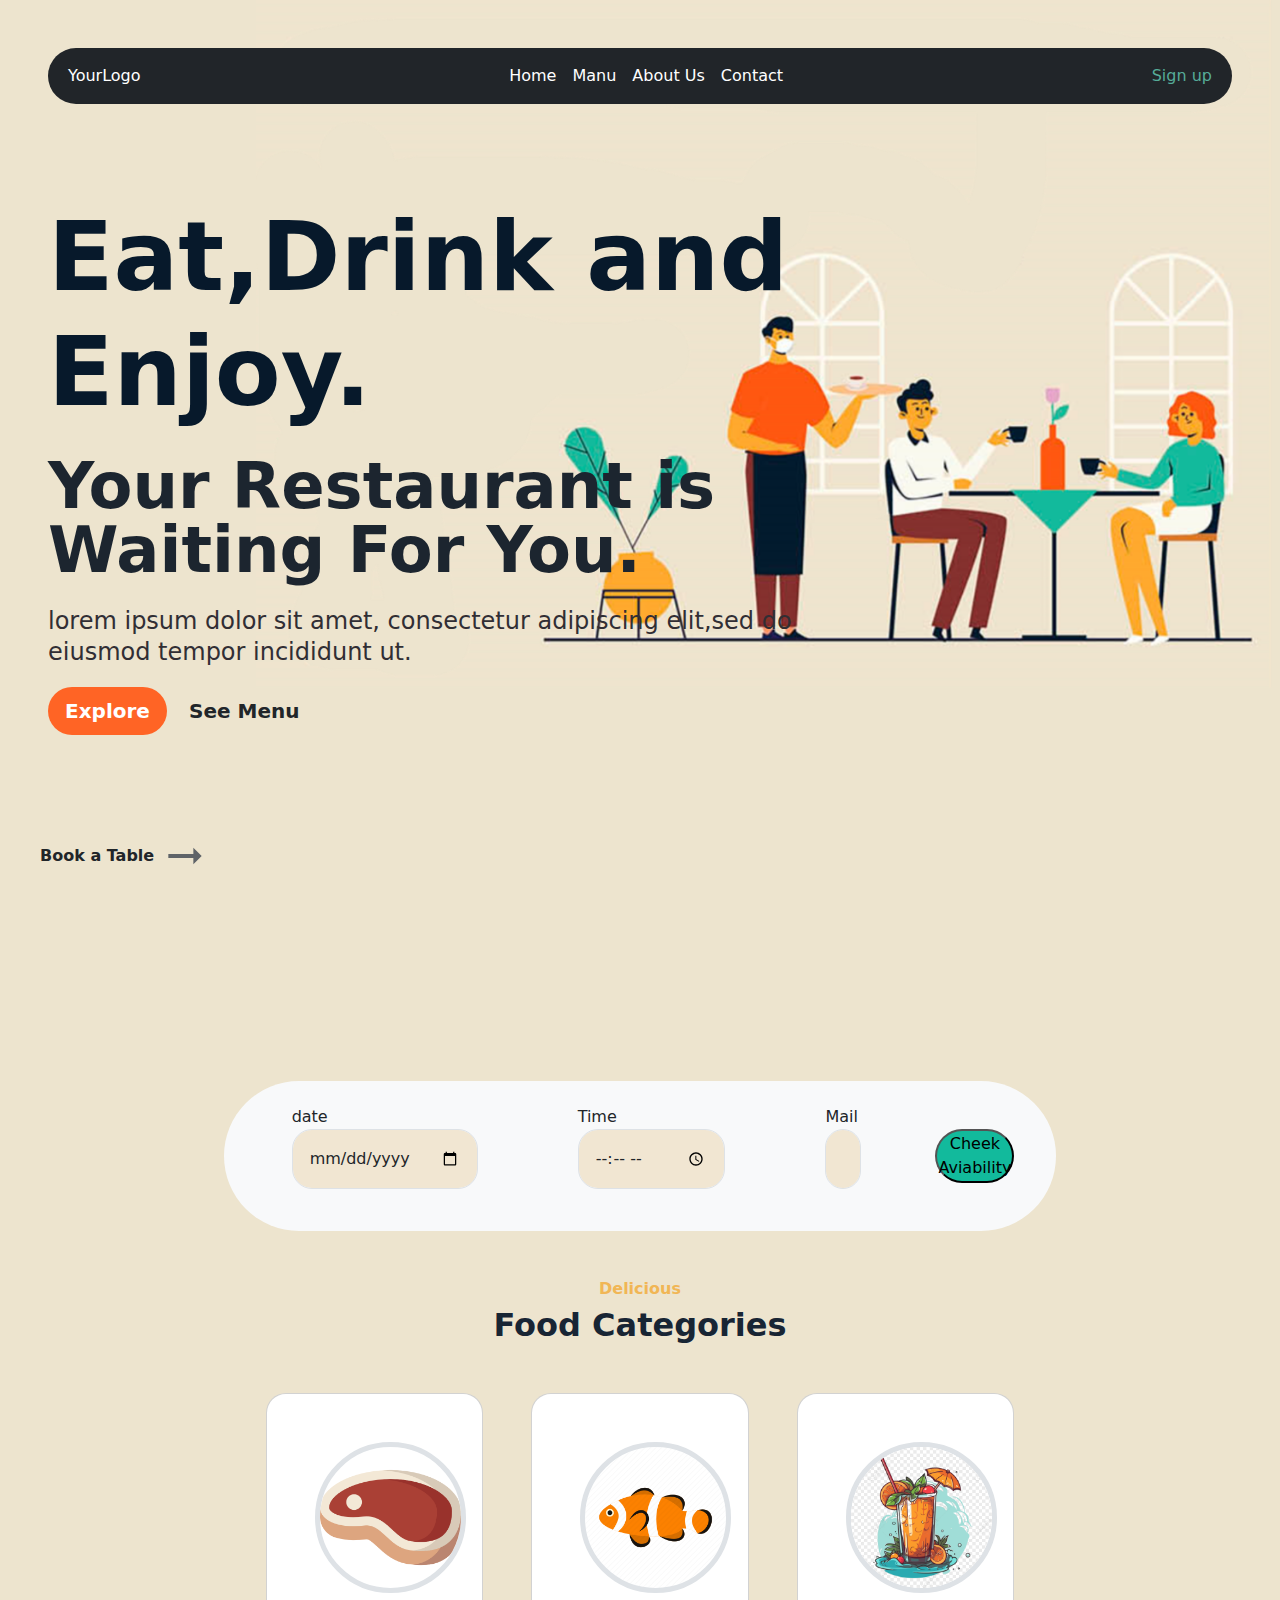
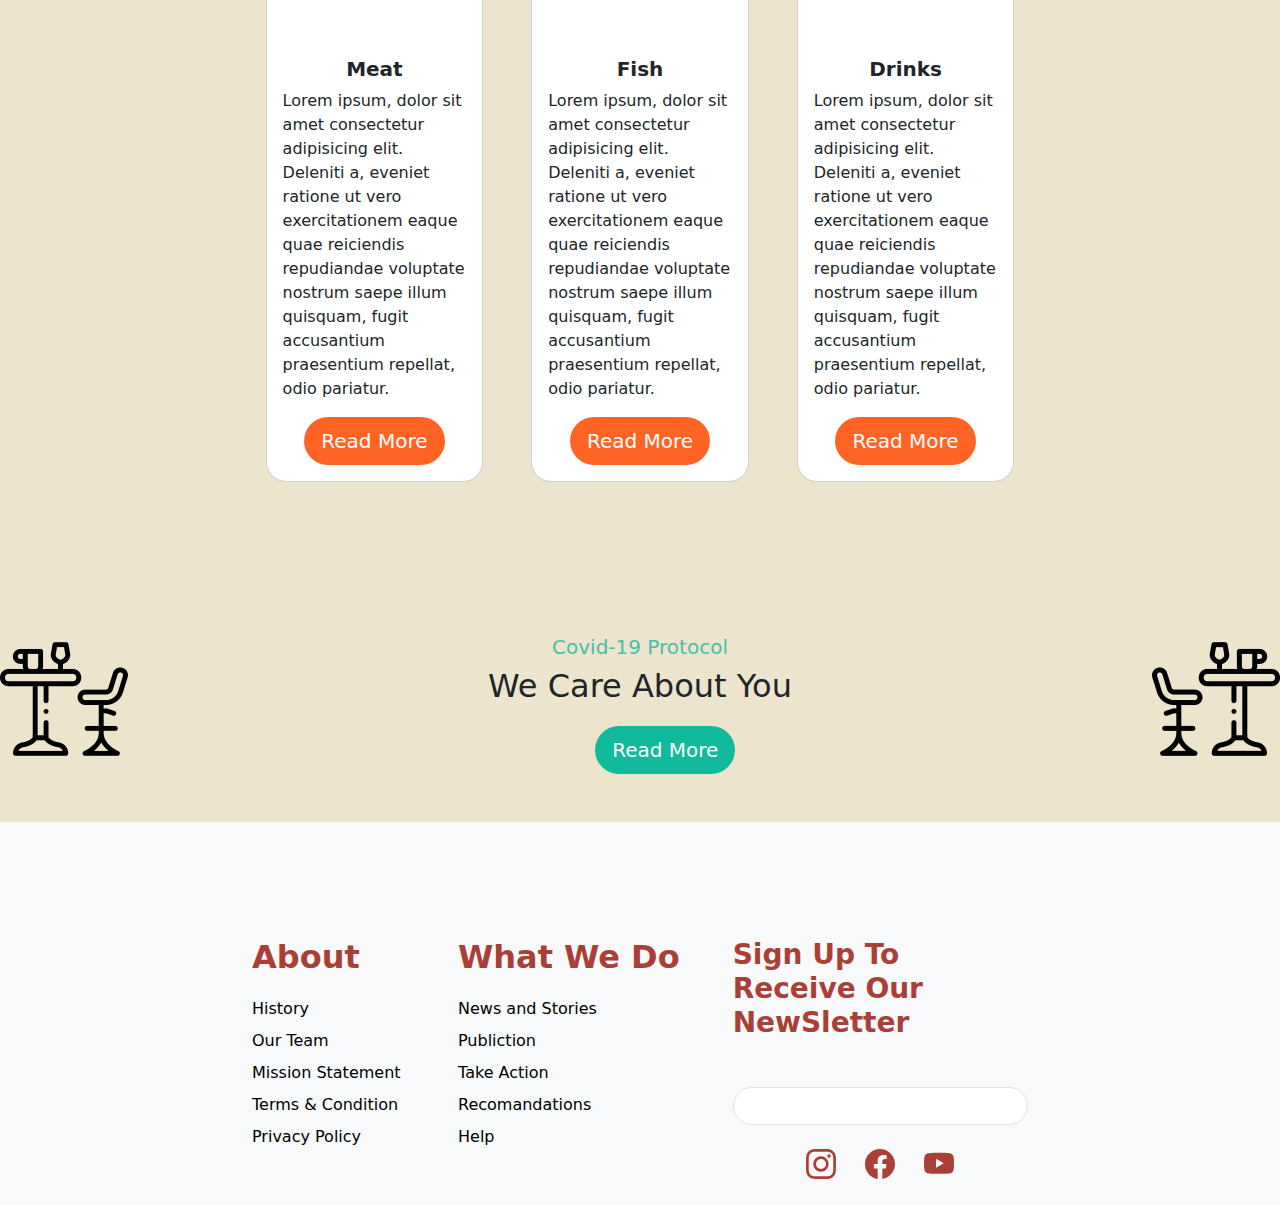
==== index.html @ 8885b3f3 "Add files via upload" ====
<!DOCTYPE html>
<html lang="en">

<head>
  <meta charset="UTF-8">
  <meta name="viewport" content="width=device-width, initial-scale=1.0">
  <title>Document</title>
  <link href="https://cdn.jsdelivr.net/npm/bootstrap@5.3.3/dist/css/bootstrap.min.css" rel="stylesheet"
    integrity="sha384-QWTKZyjpPEjISv5WaRU9OFeRpok6YctnYmDr5pNlyT2bRjXh0JMhjY6hW+ALEwIH" crossorigin="anonymous">
  <link rel="icon" href="https://encrypted-tbn0.gstatic.com/images?q=tbn:ANd9GcRtL9mHaoHewg6uvm7QV_9khH3w6zhcWGO1CQ&s">
  <link rel="stylesheet" href="style.css">
</head>

<body>
  <script src="https://cdn.jsdelivr.net/npm/bootstrap@5.3.3/dist/js/bootstrap.bundle.min.js"
    integrity="sha384-YvpcrYf0tY3lHB60NNkmXc5s9fDVZLESaAA55NDzOxhy9GkcIdslK1eN7N6jIeHz"
    crossorigin="anonymous"></script>

  <nav class="navbar navbar-custom navbar-expand-lg bg-dark navbar-light rounded-pill m-5 ">
    <div class="container-fluid justify-content-center">
      <ul class="navbar-nav w-100 justify-content-between">

        <div class="d-flex justify-content-start align-items-start">
          <li class="nav-item">
            <a class="nav-link " href="#">YourLogo</a>
          </li>
        </div>
        <div class="d-flex ">
          <li class="nav-item">
            <a class="nav-link" href="#">Home</a>
          </li>
          <li class="nav-item">
            <a class="nav-link" href="#">Manu</a>
          </li>
          <li class="nav-item">
            <a class="nav-link " href="index-1.html">About Us</a>
          </li>
          <li class="nav-item">
            <a class="nav-link " href="#">Contact</a>
          </li>
        </div>
        <div>
          <li class="nav-item">
            <a class="nav-link " id="login" href="#">Sign up</a>
          </li>
        </div>
      </ul>
    </div>
  </nav>

  <!-- Background image -->
  <div class="container py-5 m-5">
    <h1 class="fw-bold" id="main-heading">Eat,Drink and Enjoy.</h1><br>
    <h3 class="fw-bold"  id="sec-heading">Your Restaurant is Waiting For You.</h3><br>
    <h6 id="thi-heading">lorem ipsum dolor sit amet, consectetur adipiscing elit,sed do eiusmod tempor incididunt ut.
    </h6>
    <button class="btn btn-lg rounded-pill fw-bold px-3 " id="ex">Explore</button>
    <button class="btn btn-lg fw-bold">See Menu</button>
  </div>
  </div>
  <span class="table fw-bold">Book a Table
    <span class="material-icons">
      <svg xmlns="http://www.w3.org/2000/svg" height="50px" viewBox="0 0 24 24" width="50px" fill="#5f6368">
        <path d="M0 0h24v24H0z" fill="none" />
        <path d="M16.01 11H4v2h12.01v3L20 12l-3.99-4z" />
      </svg>
    </span>
  </span>

  <section class="part1">
    <div class="container-fluid  bg-primary d-flex justify-content-center  rounded-pill bg-light">
      <form action="action.php" class=" form">
        <div class="form-row d-flex justify-content-between align-item-center justify-content-center  m-4">
          <div class=" mb-3 ">
            <label for="validationTooltip01">date</label>
            <input type="date" class="form-control" id="validationTooltip01" placeholder="Date" value="Mark" required>
            <div class="valid-tooltip">
              Looks good!
            </div>
          </div>
          <div class=" mb-3">
            <label for="validationTooltip02">Time</label>
            <input type="time" class="form-control" id="validationTooltip02" placeholder="Time" value="Otto" required>
            <div class="valid-tooltip">
              Looks good!
            </div>
          </div>
          <div class="form-row ">
            <div class=" mb-3">
              <label for="validationTooltip03">Mail</label>
              <input type="mail" class="form-control" id="validationTooltip03" placeholder="abc@mail.com" required>
              <div class="invalid-tooltip">
                Please provide a valid city.
              </div>
            </div>
          </div>
          <button class="btn-s rounded-pill m-4 " type="submit">Cheek Aviability</button>
      </form>
    </div>
  </section>
  <h6 class="deli fw-bold text-center pt-5">Delicious</h6>
  <h2 class="food fw-bold text-center pt-0">Food Categories</h2>

  <div class="container-fluid mt-5"></div>
  <div class="row row-cols-1 row-cols-md-5 g-5 justify-content-center ">
    <div class="col">
      <div class="card">
        <img src="meat.png" class="card-img-top border border-5 m-5" alt="Meat">
        <div class="card-body">
          <h5 class="card-title text-center fw-bold">Meat</h5>
          <p class="card-text">Lorem ipsum, dolor sit amet consectetur adipisicing elit. Deleniti a, eveniet ratione ut
            vero exercitationem eaque quae reiciendis repudiandae voluptate nostrum saepe illum quisquam, fugit
            accusantium praesentium repellat, odio pariatur.</p>
            <div class="food-btn">
          <button class="btn btn-lg rounded-pill  px-3 " id="ex">Read More</button>
         </div>
        </div>
      </div>
    </div>
    <div class="col">
      <div class="card">
        <img src="fish.webp" class="card-img-top border border-5 m-5" alt="Fish">
        <div class="card-body">
          <h5 class="card-title text-center fw-bold">Fish</h5>
          <p class="card-text">Lorem ipsum, dolor sit amet consectetur adipisicing elit. Deleniti a, eveniet ratione ut
            vero exercitationem eaque quae reiciendis repudiandae voluptate nostrum saepe illum quisquam, fugit
            accusantium praesentium repellat, odio pariatur.</p>
            <div class="food-btn">
          <button class="btn btn-lg rounded-pill  px-3 " id="ex">Read More</button>
        </div>
        </div>
      </div>
    </div>
    <div class="col">
      <div class="card">
        <img src="beach-drink-vector-cartoon-sticker_606807_wh860.png" class="card-img-top border border-5 m-5"
          alt="Drink">
        <div class="card-body">
          <h5 class="card-title text-center fw-bold">Drinks</h5>
          <p class="card-text">Lorem ipsum, dolor sit amet consectetur adipisicing elit. Deleniti a, eveniet ratione ut
            vero exercitationem eaque quae reiciendis repudiandae voluptate nostrum saepe illum quisquam, fugit
            accusantium praesentium repellat, odio pariatur.</p>
            <div class="food-btn">
          <button class="btn btn-lg rounded-pill  px-3 " id="ex">Read More</button>
        </div>
        </div>
      </div>
    </div>
  </div>

  <img class="table-left" src="table11.png" alt="table-left">
  <img class="table-right" src="table.png" alt="table-right">
  <h5 class="card-title1 text-center ">Covid-19 Protocol</h5>
  <h2 class="card-title2 text-center">We Care About You</h2>
  <button class="button btn btn-lg rounded-pill  px-3" type="button" onclick="location.href='index-1.html'" id="last">Read More</button>

  <!-- Footer -->
  <div class="container fluid mt-5"></div>

  <footer class="text-center text-lg-start bg-body-tertiary text-muted" id="foot">



    <!-- Section: Social media -->

    <!-- Section: Links  -->
    <section class="">
      <div class="container text-center text-md-start mt-5">
        <!-- Grid row -->
        <div class="row mt-3 g-5">

          <!-- Grid column -->
          <div class="col-md-2 col-lg-2 col-xl-3 mx-auto mb-4 About">
            <!-- Links -->
            <h2 class=" fw-bold mb-4" id="about">
              About
            </h2>
            <p>
              <a href="#!" class="text-reset text-decoration-none">History</a>
            </p>
            <p>
              <a href="#!" class="text-reset text-decoration-none">Our Team</a>
            </p>
            <p>
              <a href="#!" class="text-reset text-decoration-none">Mission Statement</a>
            </p>
            <p>
              <a href="#!" class="text-reset text-decoration-none">Terms & Condition</a>
            </p>
            <p>
              <a href="#!" class="text-reset text-decoration-none">Privacy Policy</a>
            </p>
          </div>
          <!-- Grid column -->

          <!-- Grid column -->
          <div class="col-md-3 col-lg-2 col-xl-4 mx-auto mb-4 What">
            <!-- Links -->
            <h2 class="fw-bold mb-4" id="what">
              What We Do
            </h2>
            <p>
              <a href="#!" class="text-reset text-decoration-none">News and Stories</a>
            </p>
            <p>
              <a href="#!" class="text-reset text-decoration-none">Publiction</a>
            </p>
            <p>
              <a href="#!" class="text-reset text-decoration-none">Take Action</a>
            </p>
            <p>
              <a href="#!" class="text-reset text-decoration-none">Recomandations</a>
            </p>
            <p>
              <a href="#!" class="text-reset text-decoration-none">Help</a>
            </p>
          </div>
          <!-- Grid column -->

          <!-- Grid column -->
          <div class="col-md-4 col-lg-3 col-xl-5 mx-auto mb-md-0 mb-4">
            <h3 class="fw-bold mb-4" id="Sign-up">Sign Up To Receive Our NewSletter</h3>
            <input type="mail" class="form-control rounded-pill mt-5">

            
            <!--Instagram-->
            <div class="d-flex w-80 justify-content-between align-item-center" id="icons">
              <svg xmlns="http://www.w3.org/2000/svg" width="30" height="30" fill="currentColor"
                class="bi bi-instagram mt-4" viewBox="0 0 16 16" id="insta">
                <path
                  d="M8 0C5.829 0 5.556.01 4.703.048 3.85.088 3.269.222 2.76.42a3.9 3.9 0 0 0-1.417.923A3.9 3.9 0 0 0 .42 2.76C.222 3.268.087 3.85.048 4.7.01 5.555 0 5.827 0 8.001c0 2.172.01 2.444.048 3.297.04.852.174 1.433.372 1.942.205.526.478.972.923 1.417.444.445.89.719 1.416.923.51.198 1.09.333 1.942.372C5.555 15.99 5.827 16 8 16s2.444-.01 3.298-.048c.851-.04 1.434-.174 1.943-.372a3.9 3.9 0 0 0 1.416-.923c.445-.445.718-.891.923-1.417.197-.509.332-1.09.372-1.942C15.99 10.445 16 10.173 16 8s-.01-2.445-.048-3.299c-.04-.851-.175-1.433-.372-1.941a3.9 3.9 0 0 0-.923-1.417A3.9 3.9 0 0 0 13.24.42c-.51-.198-1.092-.333-1.943-.372C10.443.01 10.172 0 7.998 0zm-.717 1.442h.718c2.136 0 2.389.007 3.232.046.78.035 1.204.166 1.486.275.373.145.64.319.92.599s.453.546.598.92c.11.281.24.705.275 1.485.039.843.047 1.096.047 3.231s-.008 2.389-.047 3.232c-.035.78-.166 1.203-.275 1.485a2.5 2.5 0 0 1-.599.919c-.28.28-.546.453-.92.598-.28.11-.704.24-1.485.276-.843.038-1.096.047-3.232.047s-2.39-.009-3.233-.047c-.78-.036-1.203-.166-1.485-.276a2.5 2.5 0 0 1-.92-.598 2.5 2.5 0 0 1-.6-.92c-.109-.281-.24-.705-.275-1.485-.038-.843-.046-1.096-.046-3.233s.008-2.388.046-3.231c.036-.78.166-1.204.276-1.486.145-.373.319-.64.599-.92s.546-.453.92-.598c.282-.11.705-.24 1.485-.276.738-.034 1.024-.044 2.515-.045zm4.988 1.328a.96.96 0 1 0 0 1.92.96.96 0 0 0 0-1.92m-4.27 1.122a4.109 4.109 0 1 0 0 8.217 4.109 4.109 0 0 0 0-8.217m0 1.441a2.667 2.667 0 1 1 0 5.334 2.667 2.667 0 0 1 0-5.334" />
              </svg>
              <!--Instagram-->

              <!--Facebook-->
              <svg xmlns="http://www.w3.org/2000/svg" width="30" height="30" fill="currentColor"
                class="bi bi-facebook mt-4" viewBox="0 0 16 16" id="fb">
                <path
                  d="M16 8.049c0-4.446-3.582-8.05-8-8.05C3.58 0-.002 3.603-.002 8.05c0 4.017 2.926 7.347 6.75 7.951v-5.625h-2.03V8.05H6.75V6.275c0-2.017 1.195-3.131 3.022-3.131.876 0 1.791.157 1.791.157v1.98h-1.009c-.993 0-1.303.621-1.303 1.258v1.51h2.218l-.354 2.326H9.25V16c3.824-.604 6.75-3.934 6.75-7.951" />
              </svg>
              <!--Facebook-->

              <!--Youtube-->
              <svg xmlns="http://www.w3.org/2000/svg" width="30" height="30" fill="currentColor"
                class="bi bi-youtube mt-4" viewBox="0 0 16 16" id="yt">
                <path
                  d="M8.051 1.999h.089c.822.003 4.987.033 6.11.335a2.01 2.01 0 0 1 1.415 1.42c.101.38.172.883.22 1.402l.01.104.022.26.008.104c.065.914.073 1.77.074 1.957v.075c-.001.194-.01 1.108-.082 2.06l-.008.105-.009.104c-.05.572-.124 1.14-.235 1.558a2.01 2.01 0 0 1-1.415 1.42c-1.16.312-5.569.334-6.18.335h-.142c-.309 0-1.587-.006-2.927-.052l-.17-.006-.087-.004-.171-.007-.171-.007c-1.11-.049-2.167-.128-2.654-.26a2.01 2.01 0 0 1-1.415-1.419c-.111-.417-.185-.986-.235-1.558L.09 9.82l-.008-.104A31 31 0 0 1 0 7.68v-.123c.002-.215.01-.958.064-1.778l.007-.103.003-.052.008-.104.022-.26.01-.104c.048-.519.119-1.023.22-1.402a2.01 2.01 0 0 1 1.415-1.42c.487-.13 1.544-.21 2.654-.26l.17-.007.172-.006.086-.003.171-.007A100 100 0 0 1 7.858 2zM6.4 5.209v4.818l4.157-2.408z" />
              </svg>
            </div>
            <!--Youtube-->
          </div>
          <!-- Grid column -->
        </div>
        <!-- Grid row -->
      </div>
    </section>
    <!-- Section: Links  -->


  </footer>
  <!-- Footer -->

</body>

</html>
---- style.css ----
*{
    margin: 0px;
    padding: 0px;
}

nav{

}
.container-fluid a{
    color: white;
}

.container-fluid a:hover{
    color: rgba(86,171,152,255);
}
#login{
    color: rgba(86,171,152,255);
}
#login:hover{
    color: white ;
}  
body{
    background-image: url(111.png);
    background-repeat: no-repeat;
    background-color: rgba(237,228,206,255);
    background-position: top right;
    background-size: 80%;
}
.container{
    width: 800px;
    line-height: 1rem;
   margin-top: 500px;
}
#main-heading {
    color: rgba(7, 25, 43, 255);
    font-size: 6rem;
    
  }
  
#sec-heading{
    color: rgba(28, 37, 47, 255);
    font-size: 4rem;
    line-height: 4rem;
    
  }
  
#thi-heading{
    color: rgba(49, 46, 52, 255);
    font-size: 1.5rem;
    line-height: 1.9rem;
    margin-bottom: 20px;
  }
#ex{
    color: white;
    background-color: rgba(255,100,37,255);
}
.py-5{
   padding: 100px 0px ;
}
.table{
    margin-left: 40px;
}
#validationTooltip01{
    background-color: rgba(241,230,210,255);
    border-radius: 20px;
    padding: 17px;
}
#validationTooltip02{
    background-color: rgba(241,230,210,255);
    border-radius: 20px;
    padding: 17px;
}
#validationTooltip03{
    background-color: rgba(241,230,210,255);
    border-radius: 20px;
    padding: 17px;
}
.btn-s{
    background-color: rgba(18,186,156,255);
    padding: 1px;
    width: 25%;
}
.food-btn{
    text-align: center;
    margin: 0 auto;
}
.light{
    background-color: white;
    border-radius: 20px;
}
.part1{
    padding-top: 200px;
}
.form{
    flex-direction: row;
    justify-content: center!important;
}
.mb-3{
    margin: 0px 50px 1rem!important;
}
.bg-light{
    width: 65%;
}
.card1{
    width: 180px;
    height: 286px;
}
.card2{
    width: 180px;
    height: 286px;
}
.card3{
    width: 180px;
    height: 286px;
}
.deli{
color: rgba(241,182,85,255);
}
.food{
color: rgba(24,37,52,255);
}
.card-img-top{
    width: 70%;
    height: 70%;
    border-radius: 50%;
}
.card{
    border-radius: 20px;
}
.card-title1{
    color: rgba(68,193,165,255) ;
    margin-top: 12%;
}
.table-left{
    float: inline-start;
    width: 10%;
    margin-top: 12%;
}
.table-right{
    float: inline-end;
    width: 10%;
    margin-top: 12%;
}
#last{
    margin-left: 36.5%;
    background-color: rgba(18,186,156,255);
    color: white;
    margin-top: 1%;
}
#foot{
    background-color: #f99d30;
}

.What {
    color: black;
}

.About {
    color: black;
}

#about {
    color: #fff;
}

#what {
    color: #fff;
}

#Sign-up {
    color: #fff;
}

#about{
    color: rgba(170,64,53,255);
}
#what{
    color: rgba(170,64,53,255);
}

#Sign-up{
    color: rgba(170,64,53,255);
}


footer {
    background-color: #f29300; /* Your orange background color */
    padding: 20px;
  }
  
  .footer-container {
    display: flex;
    justify-content: space-between;
  }
  
  .footer-section {
    flex: 1;
    padding: 10px;
  }
  
  .footer-section h3 {
    margin-bottom: 10px;
  }
  
  .footer-section ul {
    list-style: none;
    padding: 0;
  }
  
  .footer-section ul li {
    margin-bottom: 5px;
  }
  
  .footer-section form {
    margin-bottom: 10px;
  }
  
  .footer-section input[type="email"] {
    padding: 5px;
    width: 80%;
  }
  
  .social-icons {
    display: flex;
    gap: 10px;
  }
  
  .social-icons a {
    text-decoration: none;
    font-size: 24px;
    color: #fff; /* Change this to your desired icon color */
  }
#fb{
    color: rgba(170,64,53,255);
}

#insta{
    color: rgba(170,64,53,255);
}

#yt{
    color: rgba(170,64,53,255);
}

#icons{
    width: 50%;
    margin: 0 auto;
}
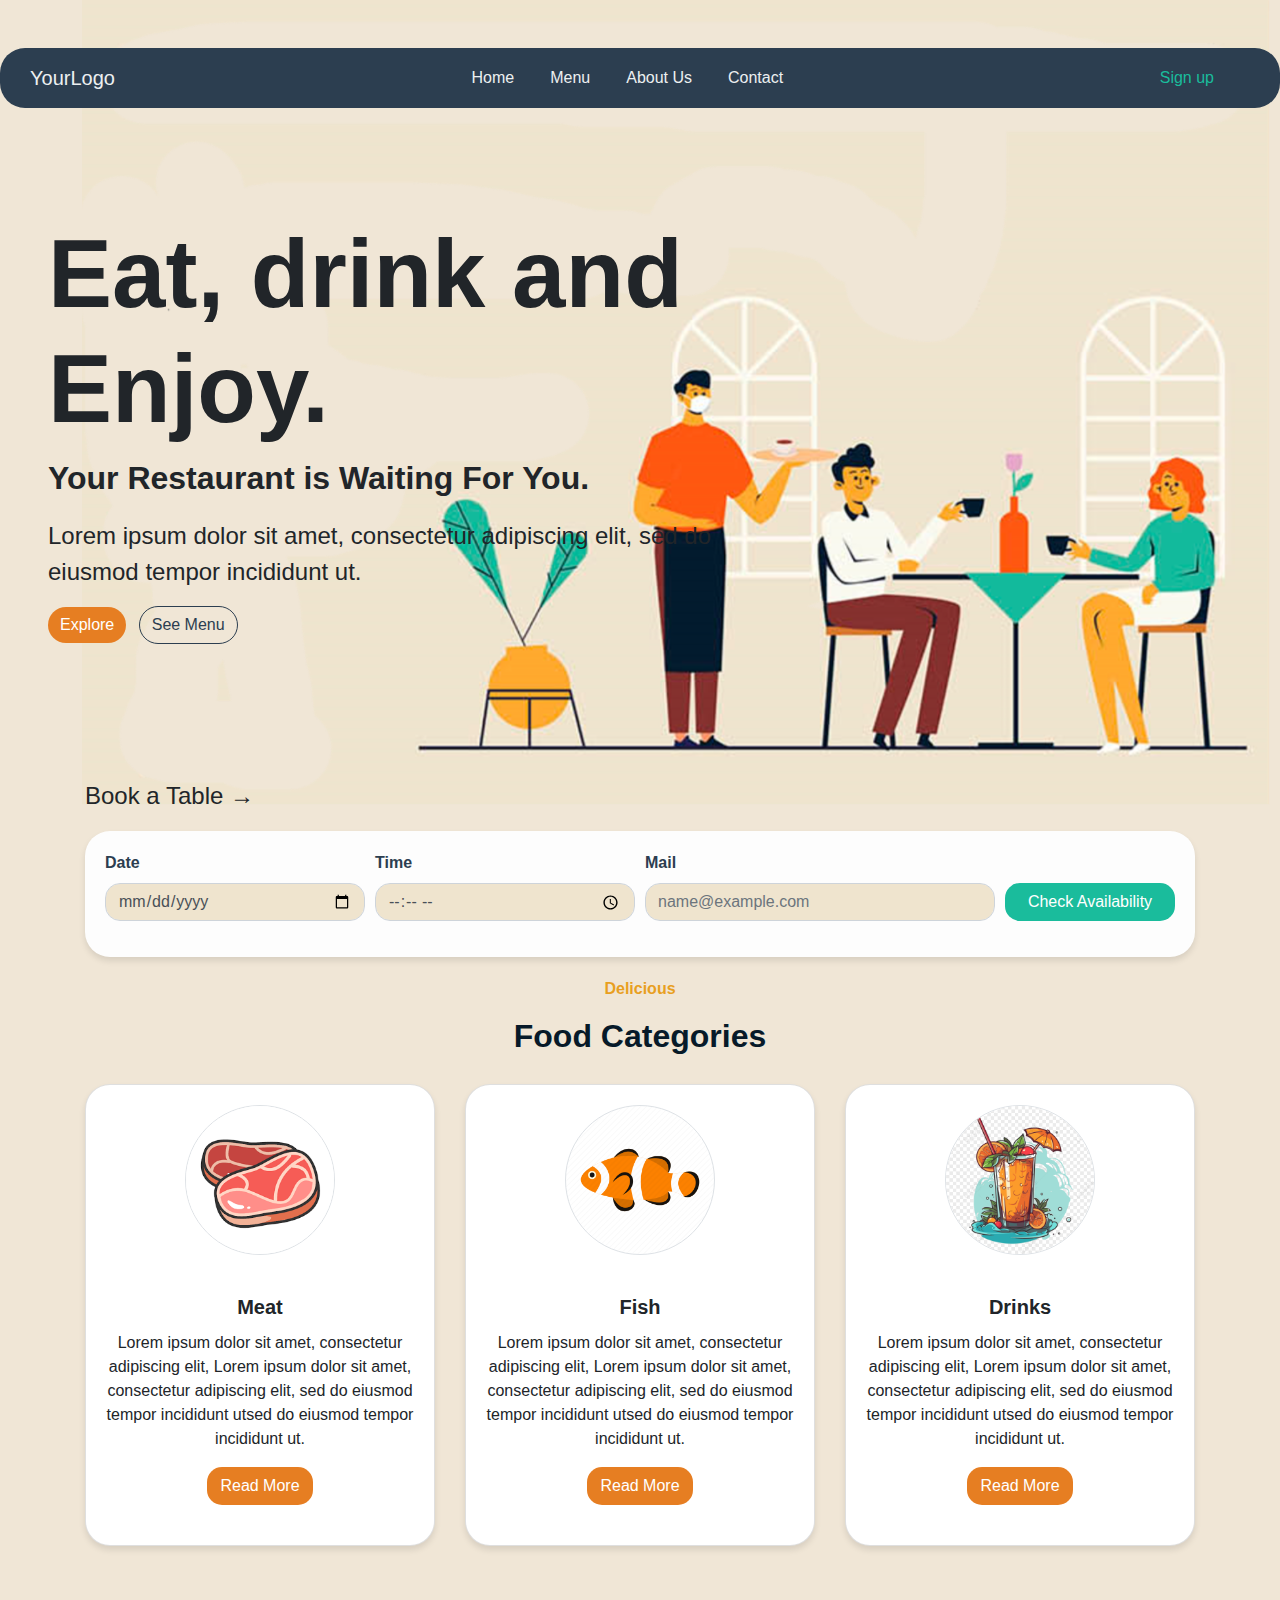
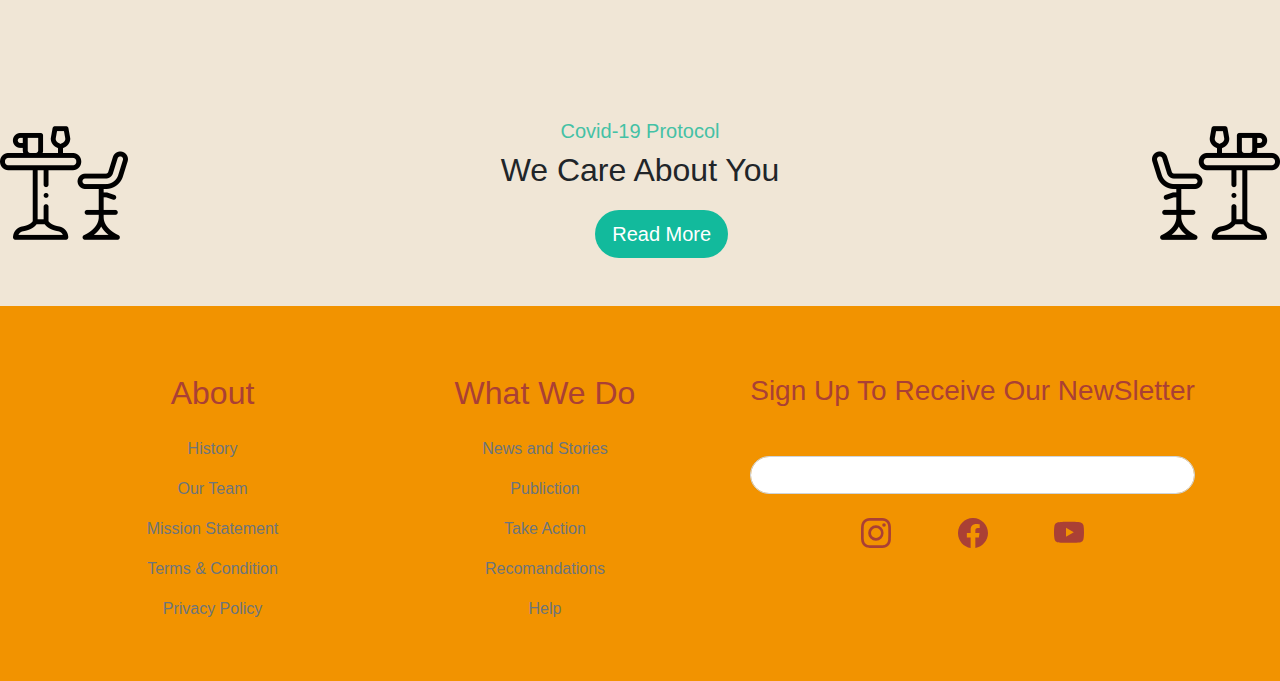
==== commit cc98a3c5: "Add files via upload" ====
--- a/index.html
+++ b/index.html
@@ -2,263 +2,529 @@
 <html lang="en">
 
 <head>
-  <meta charset="UTF-8">
-  <meta name="viewport" content="width=device-width, initial-scale=1.0">
-  <title>Document</title>
-  <link href="https://cdn.jsdelivr.net/npm/bootstrap@5.3.3/dist/css/bootstrap.min.css" rel="stylesheet"
-    integrity="sha384-QWTKZyjpPEjISv5WaRU9OFeRpok6YctnYmDr5pNlyT2bRjXh0JMhjY6hW+ALEwIH" crossorigin="anonymous">
-  <link rel="icon" href="https://encrypted-tbn0.gstatic.com/images?q=tbn:ANd9GcRtL9mHaoHewg6uvm7QV_9khH3w6zhcWGO1CQ&s">
-  <link rel="stylesheet" href="style.css">
+    <meta charset="UTF-8">
+    <meta name="viewport" content="width=device-width, initial-scale=1.0">
+    <title>Restaurant</title>
 </head>
 
 <body>
-  <script src="https://cdn.jsdelivr.net/npm/bootstrap@5.3.3/dist/js/bootstrap.bundle.min.js"
-    integrity="sha384-YvpcrYf0tY3lHB60NNkmXc5s9fDVZLESaAA55NDzOxhy9GkcIdslK1eN7N6jIeHz"
-    crossorigin="anonymous"></script>
-
-  <nav class="navbar navbar-custom navbar-expand-lg bg-dark navbar-light rounded-pill m-5 ">
-    <div class="container-fluid justify-content-center">
-      <ul class="navbar-nav w-100 justify-content-between">
-
-        <div class="d-flex justify-content-start align-items-start">
-          <li class="nav-item">
-            <a class="nav-link " href="#">YourLogo</a>
-          </li>
+    <!DOCTYPE html>
+    <html lang="en">
+
+    <head>
+        <meta charset="UTF-8">
+        <meta name="viewport" content="width=device-width, initial-scale=1.0">
+        <title>Restaurant</title>
+        <link rel="icon" href="images.png">
+        <link href="https://stackpath.bootstrapcdn.com/bootstrap/4.5.2/css/bootstrap.min.css" rel="stylesheet">
+        <style>
+            body {
+                background-color: rgba(239, 228, 206, 255);
+                background-image: url(111.png);
+                background-repeat: no-repeat;
+                background-position: right top;
+
+            }
+
+            .navbar-custom {
+                background-color: #2c3e50;
+                border-radius: 25px;
+                padding: 10px 30px;
+                margin: 0px 0px;
+            }
+
+            .navbar-custom .navbar-brand,
+            .navbar-custom .nav-link {
+                color: #ecf0f1;
+            }
+
+            .navbar-custom .nav-link {
+                margin-right: 20px;
+            }
+
+            .navbar-custom .nav-link.signup {
+                color: #1abc9c;
+            }
+
+            body {
+                background-color: #f0e6d6;
+            }
+
+            .main-heading {
+                font-size: 6rem;
+            }
+
+            .sec-heading {
+                font-size: 2rem;
+            }
+
+            .last-heading {
+                font-size: 1.5rem;
+            }
+
+            .content-section {
+                padding: 60px 0;
+            }
+
+            .content-text {
+                margin-bottom: 30px;
+            }
+
+            .btn-custom {
+                background-color: #e67e22;
+                color: #fff;
+                border: none;
+                border-radius: 20px;
+            }
+
+            .btn-custom:hover {
+                background-color: #d35400;
+            }
+
+            .btn-outline-custom {
+                border-color: #2c3e50;
+                color: #2c3e50;
+                border-radius: 20px;
+            }
+
+            .btn-outline-custom:hover {
+                background-color: #2c3e50;
+                color: #fff;
+            }
+
+            .img-container {
+                display: flex;
+                justify-content: center;
+                align-items: center;
+            }
+
+            .img-fluid {
+                max-width: 100%;
+                height: auto;
+            }
+
+            body {
+                background-color: #f0e6d6;
+            }
+
+            .form-container {
+                background-color: #fdfdfd;
+                padding: 20px;
+                border-radius: 25px;
+                box-shadow: 0 4px 6px rgba(0, 0, 0, 0.1);
+                margin: 20px 0;
+            }
+
+            .form-container .form-control {
+                border-radius: 15px;
+            }
+
+            .btn-check-availability {
+                background-color: #1abc9c;
+                color: #fff;
+                border-radius: 15px;
+            }
+
+            .btn-check-availability:hover {
+                background-color: #16a085;
+            }
+
+            .form-label {
+                font-weight: bold;
+                color: #2c3e50;
+            }
+
+            #date{
+                background-color: rgba(239, 228, 206, 255);
+            }
+
+            #time{
+                background-color: rgba(239, 228, 206, 255);
+            }
+
+            #email{
+                background-color: rgba(239, 228, 206, 255);
+            }
+
+            .test {
+                width: 100%;
+                text-align: center;
+                color: rgba(232, 159, 31, 29);
+            }
+
+            .food {
+                width: 100%;
+                text-align: center;
+                color: rgba(7, 26, 41, 1);
+            }
+
+            .card-custom {
+                border-radius: 25px;
+                box-shadow: 0 4px 6px rgba(0, 0, 0, 0.1);
+                margin: 20px 0;
+                text-align: center;
+            }
+
+            .card-custom img {
+                width: 150px;
+                height: 150px;
+                margin: 20px auto;
+                border-radius: 50%;
+            }
+
+            .card-custom .card-title {
+                font-weight: bold;
+            }
+
+            .btn-read-more {
+                background-color: #e67e22;
+                color: #fff;
+                border-radius: 15px;
+                margin-bottom: 20px;
+            }
+
+            .btn-read-more:hover {
+                background-color: #d35400;
+            }
+
+            .table-left {
+                float: inline-start;
+                width: 10%;
+                margin-top: 12%;
+            }
+
+            .table-right {
+                float: inline-end;
+                width: 10%;
+                margin-top: 12%;
+            }
+
+            .card-title1 {
+                color: rgba(68, 193, 165, 255);
+                margin-top: 12%;
+            }
+
+            #last {
+                margin-left: 36.5%;
+                background-color: rgba(18, 186, 156, 255);
+                color: white;
+                margin-top: 1%;
+            }
+
+            footer {
+                background-color: #f29300;
+                /* Your orange background color */
+                padding: 20px;
+            }
+
+            .footer-container {
+                display: flex;
+                justify-content: space-between;
+            }
+
+            .footer-section {
+                flex: 1;
+                padding: 10px;
+            }
+
+            .footer-section h3 {
+                margin-bottom: 10px;
+            }
+
+            .footer-section ul {
+                list-style: none;
+                padding: 0;
+            }
+
+            .footer-section ul li {
+                margin-bottom: 5px;
+            }
+
+            .footer-section form {
+                margin-bottom: 10px;
+            }
+
+            .footer-section input[type="email"] {
+                padding: 5px;
+                width: 80%;
+            }
+
+            .social-icons {
+                display: flex;
+                gap: 10px;
+            }
+
+            .social-icons a {
+                text-decoration: none;
+                font-size: 24px;
+                color: #fff;
+                /* Change this to your desired icon color */
+            }
+
+            #fb {
+                color: rgba(170, 64, 53, 255);
+            }
+
+            #insta {
+                color: rgba(170, 64, 53, 255);
+            }
+
+            #yt {
+                color: rgba(170, 64, 53, 255);
+            }
+
+            #icons {
+                width: 50%;
+                margin: 0 auto;
+            }
+
+            #about {
+                color: rgba(170, 64, 53, 255);
+            }
+
+            #what {
+                color: rgba(170, 64, 53, 255);
+            }
+
+            #Sign-up {
+                color: rgba(170, 64, 53, 255);
+            }
+        </style>
+    </head>
+
+    <body>
+        <nav class="navbar navbar-expand-lg navbar-custom mt-5">
+            <a class="navbar-brand" href="#">YourLogo</a>
+            <button class="navbar-toggler " type="button" data-toggle="collapse" data-target="#navbarNav"
+                aria-controls="navbarNav" aria-expanded="false" aria-label="Toggle navigation">
+                <span class="navbar-toggler-icon"></span>
+            </button>
+            <div class="collapse navbar-collapse justify-content-end" id="navbarNav">
+                <ul class="navbar-nav m-auto">
+                    <div class="d-flex">
+                        <li class="nav-item">
+                            <a class="nav-link" href="#">Home</a>
+                        </li>
+                        <li class="nav-item">
+                            <a class="nav-link" href="#">Menu</a>
+                        </li>
+                        <li class="nav-item">
+                            <a class="nav-link" href="index-1.html">About Us</a>
+                        </li>
+                        <li class="nav-item">
+                            <a class="nav-link" href="#">Contact</a>
+                        </li>
+                    </div>
+                </ul>
+
+
+                <a class="nav-link signup" href="#">Sign up</a>
+
+            </div>
+        </nav>
+
+        <div class="container content-section m-5">
+            <div class="row align-items-center ">
+                <div class="col-md-8 content-text">
+                    <h1 class="main-heading font-weight-bold">Eat, drink and Enjoy.</h1>
+                    <p class="lead sec-heading font-weight-bold">Your Restaurant is Waiting For You.</p>
+                    <p class="last-heading">Lorem ipsum dolor sit amet, consectetur adipiscing elit, sed do eiusmod
+                        tempor incididunt ut.</p>
+                    <a href="#" class="btn btn-custom mr-2">Explore</a>
+                    <a href="#" class="btn btn-outline-custom">See Menu</a>
+                </div>
+
+            </div>
         </div>
-        <div class="d-flex ">
-          <li class="nav-item">
-            <a class="nav-link" href="#">Home</a>
-          </li>
-          <li class="nav-item">
-            <a class="nav-link" href="#">Manu</a>
-          </li>
-          <li class="nav-item">
-            <a class="nav-link " href="index-1.html">About Us</a>
-          </li>
-          <li class="nav-item">
-            <a class="nav-link " href="#">Contact</a>
-          </li>
+        <div class="container">
+            <h4>Book a Table &rarr;</h4>
+            <div class="form-container">
+                <form>
+                    <div class="form-row align-items-center">
+                        <div class="col-md-3 mb-3">
+                            <label for="date" class="form-label">Date</label>
+                            <input type="date" class="form-control" id="date" placeholder="Date">
+                        </div>
+                        <div class="col-md-3 mb-3">
+                            <label for="time" class="form-label">Time</label>
+                            <input type="time" class="form-control" id="time" placeholder="Time">
+                        </div>
+                        <div class="col-md-4 mb-3">
+                            <label for="email" class="form-label">Mail</label>
+                            <input type="email" class="form-control" id="email" placeholder="name@example.com">
+                        </div>
+                        <div class="col-md-2 mb-3">
+                            <label for="submit" class="d-block form-label">&nbsp;</label>
+                            <button type="submit" class="btn btn-check-availability btn-block">Check
+                                Availability</button>
+                        </div>
+                    </div>
+                </form>
+            </div>
         </div>
-        <div>
-          <li class="nav-item">
-            <a class="nav-link " id="login" href="#">Sign up</a>
-          </li>
+        <p class="test font-weight-bold mt-3">Delicious</p>
+        <h2 class="font-weight-bold food">Food Categories</h2>
+        <div class="container">
+            <div class="row">
+                <div class="col-md-4">
+                    <div class="card card-custom">
+                        <img src="meat.png" class="card-img-top border border-5" alt="Meat">
+                        <div class="card-body">
+                            <h5 class="card-title">Meat</h5>
+                            <p class="card-text">Lorem ipsum dolor sit amet, consectetur adipiscing elit, Lorem ipsum
+                                dolor sit amet, consectetur adipiscing elit, sed do eiusmod tempor incididunt utsed do
+                                eiusmod tempor incididunt ut.</p>
+                            <a href="#" class="btn btn-read-more">Read More</a>
+                        </div>
+                    </div>
+                </div>
+                <div class="col-md-4">
+                    <div class="card card-custom">
+                        <img src="fish.webp" class="card-img-top border border-5" alt="Fish">
+                        <div class="card-body">
+                            <h5 class="card-title">Fish</h5>
+                            <p class="card-text">Lorem ipsum dolor sit amet, consectetur adipiscing elit, Lorem ipsum
+                                dolor sit amet, consectetur adipiscing elit, sed do eiusmod tempor incididunt utsed do
+                                eiusmod tempor incididunt ut.</p>
+                            <a href="#" class="btn btn-read-more">Read More</a>
+                        </div>
+                    </div>
+                </div>
+                <div class="col-md-4">
+                    <div class="card card-custom">
+                        <img src="beach-drink-vector-cartoon-sticker_606807_wh860.png"
+                            class="card-img-top border border-5" alt="Drinks">
+                        <div class="card-body">
+                            <h5 class="card-title">Drinks</h5>
+                            <p class="card-text">Lorem ipsum dolor sit amet, consectetur adipiscing elit, Lorem ipsum
+                                dolor sit amet, consectetur adipiscing elit, sed do eiusmod tempor incididunt utsed do
+                                eiusmod tempor incididunt ut.</p>
+                            <a href="#" class="btn btn-read-more">Read More</a>
+                        </div>
+                    </div>
+                </div>
+            </div>
         </div>
-      </ul>
-    </div>
-  </nav>
-
-  <!-- Background image -->
-  <div class="container py-5 m-5">
-    <h1 class="fw-bold" id="main-heading">Eat,Drink and Enjoy.</h1><br>
-    <h3 class="fw-bold"  id="sec-heading">Your Restaurant is Waiting For You.</h3><br>
-    <h6 id="thi-heading">lorem ipsum dolor sit amet, consectetur adipiscing elit,sed do eiusmod tempor incididunt ut.
-    </h6>
-    <button class="btn btn-lg rounded-pill fw-bold px-3 " id="ex">Explore</button>
-    <button class="btn btn-lg fw-bold">See Menu</button>
-  </div>
-  </div>
-  <span class="table fw-bold">Book a Table
-    <span class="material-icons">
-      <svg xmlns="http://www.w3.org/2000/svg" height="50px" viewBox="0 0 24 24" width="50px" fill="#5f6368">
-        <path d="M0 0h24v24H0z" fill="none" />
-        <path d="M16.01 11H4v2h12.01v3L20 12l-3.99-4z" />
-      </svg>
-    </span>
-  </span>
-
-  <section class="part1">
-    <div class="container-fluid  bg-primary d-flex justify-content-center  rounded-pill bg-light">
-      <form action="action.php" class=" form">
-        <div class="form-row d-flex justify-content-between align-item-center justify-content-center  m-4">
-          <div class=" mb-3 ">
-            <label for="validationTooltip01">date</label>
-            <input type="date" class="form-control" id="validationTooltip01" placeholder="Date" value="Mark" required>
-            <div class="valid-tooltip">
-              Looks good!
-            </div>
-          </div>
-          <div class=" mb-3">
-            <label for="validationTooltip02">Time</label>
-            <input type="time" class="form-control" id="validationTooltip02" placeholder="Time" value="Otto" required>
-            <div class="valid-tooltip">
-              Looks good!
-            </div>
-          </div>
-          <div class="form-row ">
-            <div class=" mb-3">
-              <label for="validationTooltip03">Mail</label>
-              <input type="mail" class="form-control" id="validationTooltip03" placeholder="abc@mail.com" required>
-              <div class="invalid-tooltip">
-                Please provide a valid city.
-              </div>
-            </div>
-          </div>
-          <button class="btn-s rounded-pill m-4 " type="submit">Cheek Aviability</button>
-      </form>
-    </div>
-  </section>
-  <h6 class="deli fw-bold text-center pt-5">Delicious</h6>
-  <h2 class="food fw-bold text-center pt-0">Food Categories</h2>
-
-  <div class="container-fluid mt-5"></div>
-  <div class="row row-cols-1 row-cols-md-5 g-5 justify-content-center ">
-    <div class="col">
-      <div class="card">
-        <img src="meat.png" class="card-img-top border border-5 m-5" alt="Meat">
-        <div class="card-body">
-          <h5 class="card-title text-center fw-bold">Meat</h5>
-          <p class="card-text">Lorem ipsum, dolor sit amet consectetur adipisicing elit. Deleniti a, eveniet ratione ut
-            vero exercitationem eaque quae reiciendis repudiandae voluptate nostrum saepe illum quisquam, fugit
-            accusantium praesentium repellat, odio pariatur.</p>
-            <div class="food-btn">
-          <button class="btn btn-lg rounded-pill  px-3 " id="ex">Read More</button>
-         </div>
-        </div>
-      </div>
-    </div>
-    <div class="col">
-      <div class="card">
-        <img src="fish.webp" class="card-img-top border border-5 m-5" alt="Fish">
-        <div class="card-body">
-          <h5 class="card-title text-center fw-bold">Fish</h5>
-          <p class="card-text">Lorem ipsum, dolor sit amet consectetur adipisicing elit. Deleniti a, eveniet ratione ut
-            vero exercitationem eaque quae reiciendis repudiandae voluptate nostrum saepe illum quisquam, fugit
-            accusantium praesentium repellat, odio pariatur.</p>
-            <div class="food-btn">
-          <button class="btn btn-lg rounded-pill  px-3 " id="ex">Read More</button>
-        </div>
-        </div>
-      </div>
-    </div>
-    <div class="col">
-      <div class="card">
-        <img src="beach-drink-vector-cartoon-sticker_606807_wh860.png" class="card-img-top border border-5 m-5"
-          alt="Drink">
-        <div class="card-body">
-          <h5 class="card-title text-center fw-bold">Drinks</h5>
-          <p class="card-text">Lorem ipsum, dolor sit amet consectetur adipisicing elit. Deleniti a, eveniet ratione ut
-            vero exercitationem eaque quae reiciendis repudiandae voluptate nostrum saepe illum quisquam, fugit
-            accusantium praesentium repellat, odio pariatur.</p>
-            <div class="food-btn">
-          <button class="btn btn-lg rounded-pill  px-3 " id="ex">Read More</button>
-        </div>
-        </div>
-      </div>
-    </div>
-  </div>
-
-  <img class="table-left" src="table11.png" alt="table-left">
-  <img class="table-right" src="table.png" alt="table-right">
-  <h5 class="card-title1 text-center ">Covid-19 Protocol</h5>
-  <h2 class="card-title2 text-center">We Care About You</h2>
-  <button class="button btn btn-lg rounded-pill  px-3" type="button" onclick="location.href='index-1.html'" id="last">Read More</button>
-
-  <!-- Footer -->
-  <div class="container fluid mt-5"></div>
-
-  <footer class="text-center text-lg-start bg-body-tertiary text-muted" id="foot">
-
-
-
-    <!-- Section: Social media -->
-
-    <!-- Section: Links  -->
-    <section class="">
-      <div class="container text-center text-md-start mt-5">
-        <!-- Grid row -->
-        <div class="row mt-3 g-5">
-
-          <!-- Grid column -->
-          <div class="col-md-2 col-lg-2 col-xl-3 mx-auto mb-4 About">
-            <!-- Links -->
-            <h2 class=" fw-bold mb-4" id="about">
-              About
-            </h2>
-            <p>
-              <a href="#!" class="text-reset text-decoration-none">History</a>
-            </p>
-            <p>
-              <a href="#!" class="text-reset text-decoration-none">Our Team</a>
-            </p>
-            <p>
-              <a href="#!" class="text-reset text-decoration-none">Mission Statement</a>
-            </p>
-            <p>
-              <a href="#!" class="text-reset text-decoration-none">Terms & Condition</a>
-            </p>
-            <p>
-              <a href="#!" class="text-reset text-decoration-none">Privacy Policy</a>
-            </p>
-          </div>
-          <!-- Grid column -->
-
-          <!-- Grid column -->
-          <div class="col-md-3 col-lg-2 col-xl-4 mx-auto mb-4 What">
-            <!-- Links -->
-            <h2 class="fw-bold mb-4" id="what">
-              What We Do
-            </h2>
-            <p>
-              <a href="#!" class="text-reset text-decoration-none">News and Stories</a>
-            </p>
-            <p>
-              <a href="#!" class="text-reset text-decoration-none">Publiction</a>
-            </p>
-            <p>
-              <a href="#!" class="text-reset text-decoration-none">Take Action</a>
-            </p>
-            <p>
-              <a href="#!" class="text-reset text-decoration-none">Recomandations</a>
-            </p>
-            <p>
-              <a href="#!" class="text-reset text-decoration-none">Help</a>
-            </p>
-          </div>
-          <!-- Grid column -->
-
-          <!-- Grid column -->
-          <div class="col-md-4 col-lg-3 col-xl-5 mx-auto mb-md-0 mb-4">
-            <h3 class="fw-bold mb-4" id="Sign-up">Sign Up To Receive Our NewSletter</h3>
-            <input type="mail" class="form-control rounded-pill mt-5">
-
-            
-            <!--Instagram-->
-            <div class="d-flex w-80 justify-content-between align-item-center" id="icons">
-              <svg xmlns="http://www.w3.org/2000/svg" width="30" height="30" fill="currentColor"
-                class="bi bi-instagram mt-4" viewBox="0 0 16 16" id="insta">
-                <path
-                  d="M8 0C5.829 0 5.556.01 4.703.048 3.85.088 3.269.222 2.76.42a3.9 3.9 0 0 0-1.417.923A3.9 3.9 0 0 0 .42 2.76C.222 3.268.087 3.85.048 4.7.01 5.555 0 5.827 0 8.001c0 2.172.01 2.444.048 3.297.04.852.174 1.433.372 1.942.205.526.478.972.923 1.417.444.445.89.719 1.416.923.51.198 1.09.333 1.942.372C5.555 15.99 5.827 16 8 16s2.444-.01 3.298-.048c.851-.04 1.434-.174 1.943-.372a3.9 3.9 0 0 0 1.416-.923c.445-.445.718-.891.923-1.417.197-.509.332-1.09.372-1.942C15.99 10.445 16 10.173 16 8s-.01-2.445-.048-3.299c-.04-.851-.175-1.433-.372-1.941a3.9 3.9 0 0 0-.923-1.417A3.9 3.9 0 0 0 13.24.42c-.51-.198-1.092-.333-1.943-.372C10.443.01 10.172 0 7.998 0zm-.717 1.442h.718c2.136 0 2.389.007 3.232.046.78.035 1.204.166 1.486.275.373.145.64.319.92.599s.453.546.598.92c.11.281.24.705.275 1.485.039.843.047 1.096.047 3.231s-.008 2.389-.047 3.232c-.035.78-.166 1.203-.275 1.485a2.5 2.5 0 0 1-.599.919c-.28.28-.546.453-.92.598-.28.11-.704.24-1.485.276-.843.038-1.096.047-3.232.047s-2.39-.009-3.233-.047c-.78-.036-1.203-.166-1.485-.276a2.5 2.5 0 0 1-.92-.598 2.5 2.5 0 0 1-.6-.92c-.109-.281-.24-.705-.275-1.485-.038-.843-.046-1.096-.046-3.233s.008-2.388.046-3.231c.036-.78.166-1.204.276-1.486.145-.373.319-.64.599-.92s.546-.453.92-.598c.282-.11.705-.24 1.485-.276.738-.034 1.024-.044 2.515-.045zm4.988 1.328a.96.96 0 1 0 0 1.92.96.96 0 0 0 0-1.92m-4.27 1.122a4.109 4.109 0 1 0 0 8.217 4.109 4.109 0 0 0 0-8.217m0 1.441a2.667 2.667 0 1 1 0 5.334 2.667 2.667 0 0 1 0-5.334" />
-              </svg>
-              <!--Instagram-->
-
-              <!--Facebook-->
-              <svg xmlns="http://www.w3.org/2000/svg" width="30" height="30" fill="currentColor"
-                class="bi bi-facebook mt-4" viewBox="0 0 16 16" id="fb">
-                <path
-                  d="M16 8.049c0-4.446-3.582-8.05-8-8.05C3.58 0-.002 3.603-.002 8.05c0 4.017 2.926 7.347 6.75 7.951v-5.625h-2.03V8.05H6.75V6.275c0-2.017 1.195-3.131 3.022-3.131.876 0 1.791.157 1.791.157v1.98h-1.009c-.993 0-1.303.621-1.303 1.258v1.51h2.218l-.354 2.326H9.25V16c3.824-.604 6.75-3.934 6.75-7.951" />
-              </svg>
-              <!--Facebook-->
-
-              <!--Youtube-->
-              <svg xmlns="http://www.w3.org/2000/svg" width="30" height="30" fill="currentColor"
-                class="bi bi-youtube mt-4" viewBox="0 0 16 16" id="yt">
-                <path
-                  d="M8.051 1.999h.089c.822.003 4.987.033 6.11.335a2.01 2.01 0 0 1 1.415 1.42c.101.38.172.883.22 1.402l.01.104.022.26.008.104c.065.914.073 1.77.074 1.957v.075c-.001.194-.01 1.108-.082 2.06l-.008.105-.009.104c-.05.572-.124 1.14-.235 1.558a2.01 2.01 0 0 1-1.415 1.42c-1.16.312-5.569.334-6.18.335h-.142c-.309 0-1.587-.006-2.927-.052l-.17-.006-.087-.004-.171-.007-.171-.007c-1.11-.049-2.167-.128-2.654-.26a2.01 2.01 0 0 1-1.415-1.419c-.111-.417-.185-.986-.235-1.558L.09 9.82l-.008-.104A31 31 0 0 1 0 7.68v-.123c.002-.215.01-.958.064-1.778l.007-.103.003-.052.008-.104.022-.26.01-.104c.048-.519.119-1.023.22-1.402a2.01 2.01 0 0 1 1.415-1.42c.487-.13 1.544-.21 2.654-.26l.17-.007.172-.006.086-.003.171-.007A100 100 0 0 1 7.858 2zM6.4 5.209v4.818l4.157-2.408z" />
-              </svg>
-            </div>
-            <!--Youtube-->
-          </div>
-          <!-- Grid column -->
-        </div>
-        <!-- Grid row -->
-      </div>
-    </section>
-    <!-- Section: Links  -->
-
-
-  </footer>
-  <!-- Footer -->
+
+
+        <img class="table-left" src="table11.png" alt="table-left">
+        <img class="table-right" src="table.png" alt="table-right">
+        <h5 class="card-title1 text-center ">Covid-19 Protocol</h5>
+        <h2 class="card-title2 text-center">We Care About You</h2>
+        <button class="button btn btn-lg rounded-pill  px-3" type="button" onclick="location.href='index-1.html'"
+            id="last">Read More</button>
+
+        <div class="container fluid mt-5"></div>
+
+        <footer class="text-center text-lg-start bg-body-tertiary text-muted" id="foot">
+
+
+
+            <!-- Section: Social media -->
+
+            <!-- Section: Links  -->
+            <section class="">
+                <div class="container text-center text-md-start mt-5">
+                    <!-- Grid row -->
+                    <div class="row mt-3 g-5">
+
+                        <!-- Grid column -->
+                        <div class="col-md-2 col-lg-2 col-xl-3 mx-auto mb-4 About">
+                            <!-- Links -->
+                            <h2 class=" fw-bold mb-4" id="about">
+                                About
+                            </h2>
+                            <p>
+                                <a href="#!" class="text-reset text-decoration-none">History</a>
+                            </p>
+                            <p>
+                                <a href="#!" class="text-reset text-decoration-none">Our Team</a>
+                            </p>
+                            <p>
+                                <a href="#!" class="text-reset text-decoration-none">Mission Statement</a>
+                            </p>
+                            <p>
+                                <a href="#!" class="text-reset text-decoration-none">Terms & Condition</a>
+                            </p>
+                            <p>
+                                <a href="#!" class="text-reset text-decoration-none">Privacy Policy</a>
+                            </p>
+                        </div>
+                        <!-- Grid column -->
+
+                        <!-- Grid column -->
+                        <div class="col-md-3 col-lg-2 col-xl-4 mx-auto mb-4 What">
+                            <!-- Links -->
+                            <h2 class="fw-bold mb-4" id="what">
+                                What We Do
+                            </h2>
+                            <p>
+                                <a href="#!" class="text-reset text-decoration-none">News and Stories</a>
+                            </p>
+                            <p>
+                                <a href="#!" class="text-reset text-decoration-none">Publiction</a>
+                            </p>
+                            <p>
+                                <a href="#!" class="text-reset text-decoration-none">Take Action</a>
+                            </p>
+                            <p>
+                                <a href="#!" class="text-reset text-decoration-none">Recomandations</a>
+                            </p>
+                            <p>
+                                <a href="#!" class="text-reset text-decoration-none">Help</a>
+                            </p>
+                        </div>
+                        <!-- Grid column -->
+
+                        <!-- Grid column -->
+                        <div class="col-md-4 col-lg-3 col-xl-5 mx-auto mb-md-0 mb-4">
+                            <h3 class="fw-bold mb-4" id="Sign-up">Sign Up To Receive Our NewSletter</h3>
+                            <input type="mail" class="form-control rounded-pill mt-5">
+
+
+                            <!--Instagram-->
+                            <div class="d-flex w-80 justify-content-between align-item-center" id="icons">
+                                <svg xmlns="http://www.w3.org/2000/svg" width="30" height="30" fill="currentColor"
+                                    class="bi bi-instagram mt-4" viewBox="0 0 16 16" id="insta">
+                                    <path
+                                        d="M8 0C5.829 0 5.556.01 4.703.048 3.85.088 3.269.222 2.76.42a3.9 3.9 0 0 0-1.417.923A3.9 3.9 0 0 0 .42 2.76C.222 3.268.087 3.85.048 4.7.01 5.555 0 5.827 0 8.001c0 2.172.01 2.444.048 3.297.04.852.174 1.433.372 1.942.205.526.478.972.923 1.417.444.445.89.719 1.416.923.51.198 1.09.333 1.942.372C5.555 15.99 5.827 16 8 16s2.444-.01 3.298-.048c.851-.04 1.434-.174 1.943-.372a3.9 3.9 0 0 0 1.416-.923c.445-.445.718-.891.923-1.417.197-.509.332-1.09.372-1.942C15.99 10.445 16 10.173 16 8s-.01-2.445-.048-3.299c-.04-.851-.175-1.433-.372-1.941a3.9 3.9 0 0 0-.923-1.417A3.9 3.9 0 0 0 13.24.42c-.51-.198-1.092-.333-1.943-.372C10.443.01 10.172 0 7.998 0zm-.717 1.442h.718c2.136 0 2.389.007 3.232.046.78.035 1.204.166 1.486.275.373.145.64.319.92.599s.453.546.598.92c.11.281.24.705.275 1.485.039.843.047 1.096.047 3.231s-.008 2.389-.047 3.232c-.035.78-.166 1.203-.275 1.485a2.5 2.5 0 0 1-.599.919c-.28.28-.546.453-.92.598-.28.11-.704.24-1.485.276-.843.038-1.096.047-3.232.047s-2.39-.009-3.233-.047c-.78-.036-1.203-.166-1.485-.276a2.5 2.5 0 0 1-.92-.598 2.5 2.5 0 0 1-.6-.92c-.109-.281-.24-.705-.275-1.485-.038-.843-.046-1.096-.046-3.233s.008-2.388.046-3.231c.036-.78.166-1.204.276-1.486.145-.373.319-.64.599-.92s.546-.453.92-.598c.282-.11.705-.24 1.485-.276.738-.034 1.024-.044 2.515-.045zm4.988 1.328a.96.96 0 1 0 0 1.92.96.96 0 0 0 0-1.92m-4.27 1.122a4.109 4.109 0 1 0 0 8.217 4.109 4.109 0 0 0 0-8.217m0 1.441a2.667 2.667 0 1 1 0 5.334 2.667 2.667 0 0 1 0-5.334" />
+                                </svg>
+                                <!--Instagram-->
+
+                                <!--Facebook-->
+                                <svg xmlns="http://www.w3.org/2000/svg" width="30" height="30" fill="currentColor"
+                                    class="bi bi-facebook mt-4" viewBox="0 0 16 16" id="fb">
+                                    <path
+                                        d="M16 8.049c0-4.446-3.582-8.05-8-8.05C3.58 0-.002 3.603-.002 8.05c0 4.017 2.926 7.347 6.75 7.951v-5.625h-2.03V8.05H6.75V6.275c0-2.017 1.195-3.131 3.022-3.131.876 0 1.791.157 1.791.157v1.98h-1.009c-.993 0-1.303.621-1.303 1.258v1.51h2.218l-.354 2.326H9.25V16c3.824-.604 6.75-3.934 6.75-7.951" />
+                                </svg>
+                                <!--Facebook-->
+
+                                <!--Youtube-->
+                                <svg xmlns="http://www.w3.org/2000/svg" width="30" height="30" fill="currentColor"
+                                    class="bi bi-youtube mt-4" viewBox="0 0 16 16" id="yt">
+                                    <path
+                                        d="M8.051 1.999h.089c.822.003 4.987.033 6.11.335a2.01 2.01 0 0 1 1.415 1.42c.101.38.172.883.22 1.402l.01.104.022.26.008.104c.065.914.073 1.77.074 1.957v.075c-.001.194-.01 1.108-.082 2.06l-.008.105-.009.104c-.05.572-.124 1.14-.235 1.558a2.01 2.01 0 0 1-1.415 1.42c-1.16.312-5.569.334-6.18.335h-.142c-.309 0-1.587-.006-2.927-.052l-.17-.006-.087-.004-.171-.007-.171-.007c-1.11-.049-2.167-.128-2.654-.26a2.01 2.01 0 0 1-1.415-1.419c-.111-.417-.185-.986-.235-1.558L.09 9.82l-.008-.104A31 31 0 0 1 0 7.68v-.123c.002-.215.01-.958.064-1.778l.007-.103.003-.052.008-.104.022-.26.01-.104c.048-.519.119-1.023.22-1.402a2.01 2.01 0 0 1 1.415-1.42c.487-.13 1.544-.21 2.654-.26l.17-.007.172-.006.086-.003.171-.007A100 100 0 0 1 7.858 2zM6.4 5.209v4.818l4.157-2.408z" />
+                                </svg>
+                            </div>
+                            <!--Youtube-->
+                        </div>
+                        <!-- Grid column -->
+                    </div>
+                    <!-- Grid row -->
+                </div>
+            </section>
+            <!-- Section: Links  -->
+
+
+        </footer>
+
+
+        <script src="https://code.jquery.com/jquery-3.5.1.slim.min.js"></script>
+        <script src="https://cdn.jsdelivr.net/npm/@popperjs/core@2.5.4/dist/umd/popper.min.js"></script>
+        <script src="https://stackpath.bootstrapcdn.com/bootstrap/4.5.2/js/bootstrap.min.js"></script>
+    </body>
+
+    </html>
 
 </body>
 
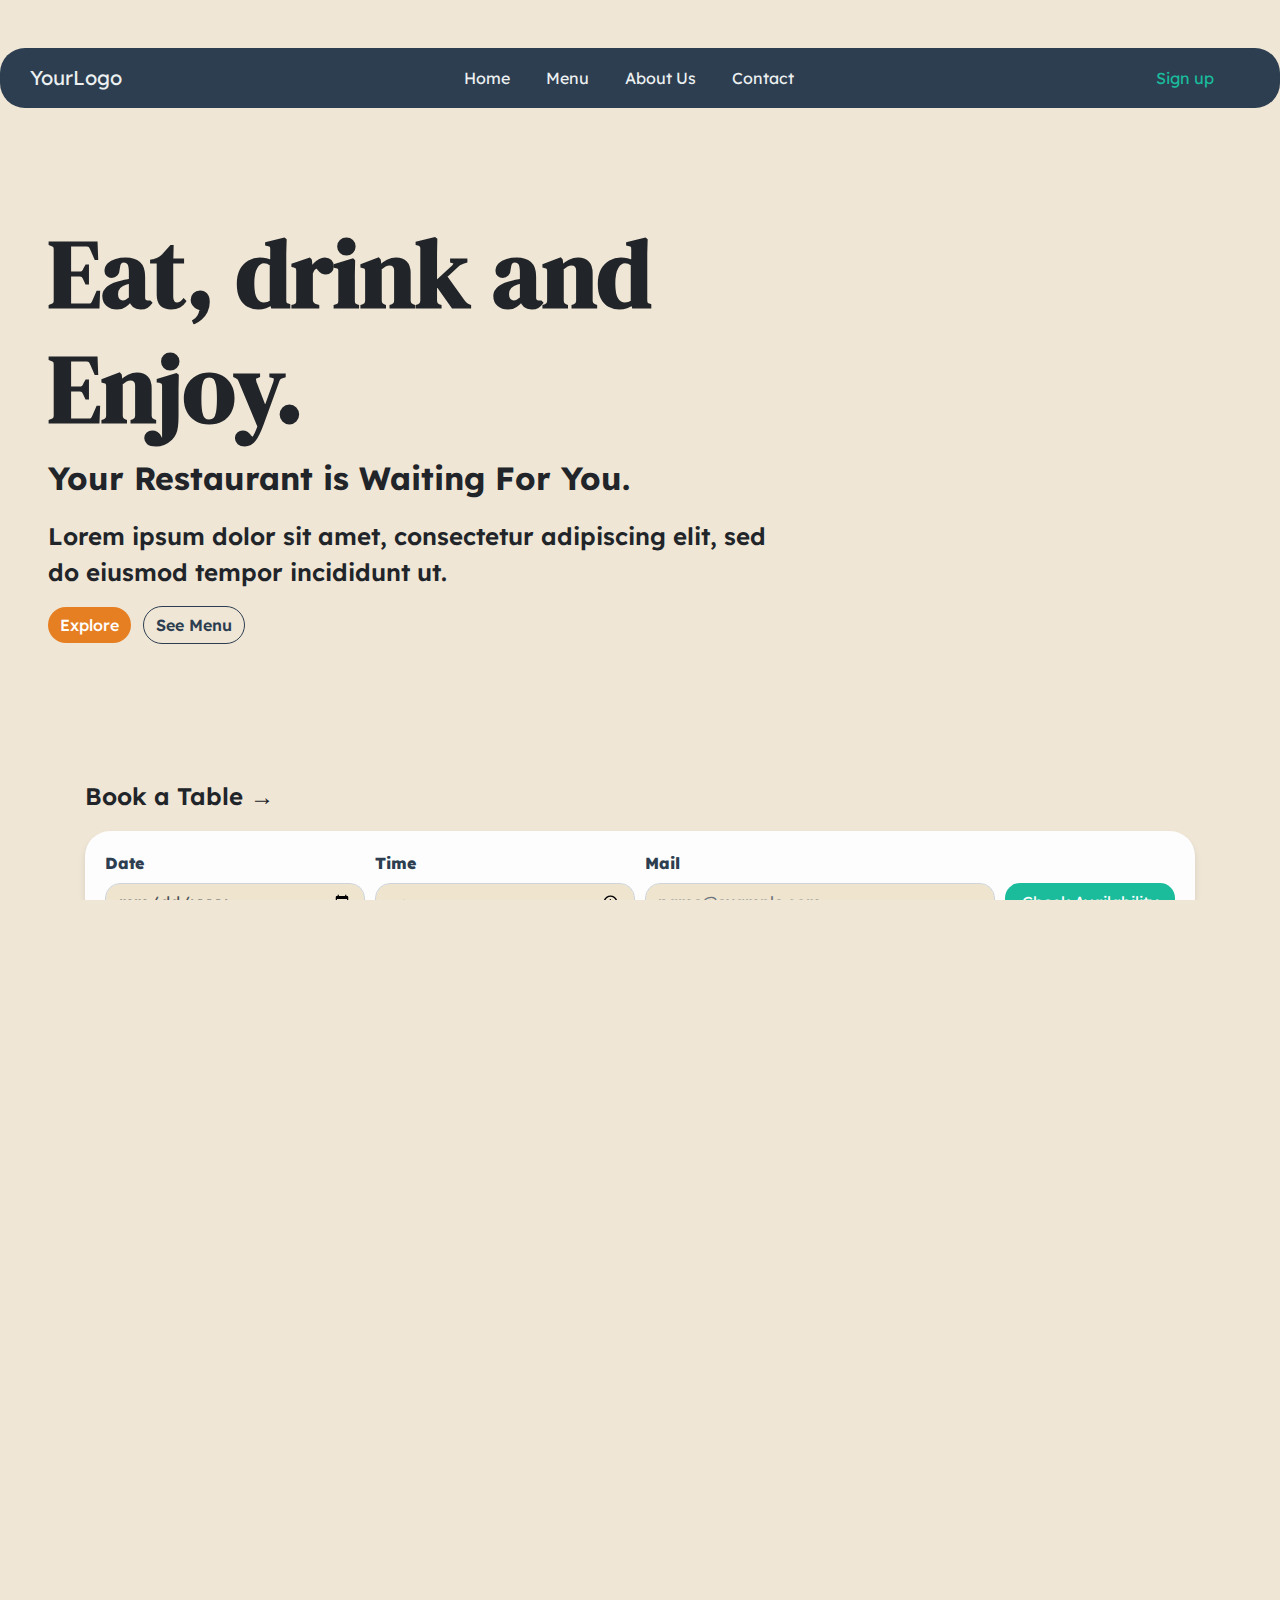
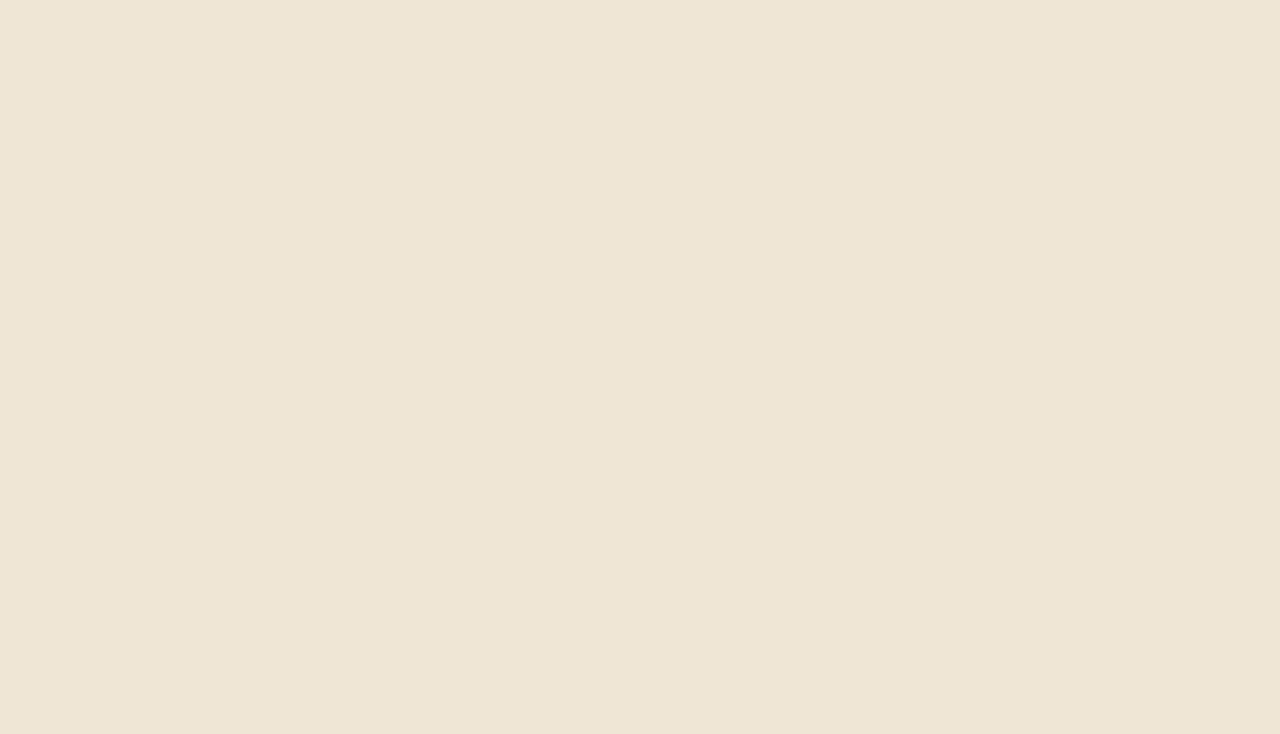
==== commit 86d741f9: "Add files via upload" ====
--- a/index.html
+++ b/index.html
@@ -16,14 +16,36 @@
         <meta name="viewport" content="width=device-width, initial-scale=1.0">
         <title>Restaurant</title>
         <link rel="icon" href="images.png">
+        <link rel="preconnect" href="https://fonts.googleapis.com">
+        <link rel="preconnect" href="https://fonts.gstatic.com" crossorigin>
+        <link rel="preconnect" href="https://fonts.googleapis.com">
+        <link rel="preconnect" href="https://fonts.gstatic.com" crossorigin>
+        <link href="https://fonts.googleapis.com/css2?family=Lexend:wght@100..900&display=swap" rel="stylesheet">
+        <link href="https://fonts.googleapis.com/css2?family=DM+Serif+Display&display=swap" rel="stylesheet">
         <link href="https://stackpath.bootstrapcdn.com/bootstrap/4.5.2/css/bootstrap.min.css" rel="stylesheet">
         <style>
             body {
                 background-color: rgba(239, 228, 206, 255);
-                background-image: url(111.png);
+                background-image: url();
                 background-repeat: no-repeat;
                 background-position: right top;
 
+            }
+
+            html,
+            body {
+                width: 100%;
+                height: 100%;
+                margin: 0px;
+                padding: 0px;
+                overflow-x: hidden;
+            }
+
+            .navbar {
+                font-family: "Lexend", sans-serif;
+                font-optical-sizing: auto;
+                font-weight: normal;
+                font-style: normal;
             }
 
             .navbar-custom {
@@ -50,16 +72,34 @@
                 background-color: #f0e6d6;
             }
 
+            h4 {
+                font-family: "Lexend", sans-serif;
+                font-optical-sizing: auto;
+                font-weight: 600;
+                font-style: normal;
+            }
+
             .main-heading {
                 font-size: 6rem;
+                font-family: "DM Serif Display", serif;
+                font-weight: 400;
+                font-style: normal;
             }
 
             .sec-heading {
                 font-size: 2rem;
+                font-family: "Lexend", sans-serif;
+                font-optical-sizing: auto;
+                font-weight: 500;
+                font-style: normal;
             }
 
             .last-heading {
                 font-size: 1.5rem;
+                font-family: "Lexend", sans-serif;
+                font-optical-sizing: auto;
+                font-weight: 600;
+                font-style: normal;
             }
 
             .content-section {
@@ -75,6 +115,10 @@
                 color: #fff;
                 border: none;
                 border-radius: 20px;
+                font-family: "Lexend", sans-serif;
+                font-optical-sizing: auto;
+                font-weight: 500;
+                font-style: normal;
             }
 
             .btn-custom:hover {
@@ -85,6 +129,10 @@
                 border-color: #2c3e50;
                 color: #2c3e50;
                 border-radius: 20px;
+                font-family: "Lexend", sans-serif;
+                font-optical-sizing: auto;
+                font-weight: 600;
+                font-style: normal;
             }
 
             .btn-outline-custom:hover {
@@ -123,6 +171,10 @@
                 background-color: #1abc9c;
                 color: #fff;
                 border-radius: 15px;
+                font-family: "Lexend", sans-serif;
+                font-optical-sizing: auto;
+                font-weight: normal;
+                font-style: normal;
             }
 
             .btn-check-availability:hover {
@@ -132,30 +184,60 @@
             .form-label {
                 font-weight: bold;
                 color: #2c3e50;
-            }
-
-            #date{
+                font-family: "Lexend", sans-serif;
+                font-optical-sizing: auto;
+                font-weight: 800;
+                font-style: normal;
+            }
+
+            #date {
                 background-color: rgba(239, 228, 206, 255);
-            }
-
-            #time{
+                font-family: "Lexend", sans-serif;
+                font-optical-sizing: auto;
+                font-weight: normal;
+                font-style: normal;
+            }
+
+            #time {
                 background-color: rgba(239, 228, 206, 255);
-            }
-
-            #email{
+                font-family: "Lexend", sans-serif;
+                font-optical-sizing: auto;
+                font-weight: normal;
+                font-style: normal;
+            }
+
+            #email {
                 background-color: rgba(239, 228, 206, 255);
+                font-family: "Lexend", sans-serif;
+                font-optical-sizing: auto;
+                font-weight: normal;
+                font-style: normal;
             }
 
             .test {
                 width: 100%;
                 text-align: center;
                 color: rgba(232, 159, 31, 29);
+                font-family: "Lexend", sans-serif;
+                font-optical-sizing: auto;
+                font-weight: normal;
+                font-style: normal;
             }
 
             .food {
                 width: 100%;
                 text-align: center;
                 color: rgba(7, 26, 41, 1);
+                font-family: "DM Serif Display", serif;
+                font-weight: 600;
+                font-style: normal;
+            }
+
+            .card-text {
+                font-family: "Lexend", sans-serif;
+                font-optical-sizing: auto;
+                font-weight: normal;
+                font-style: normal;
             }
 
             .card-custom {
@@ -181,6 +263,10 @@
                 color: #fff;
                 border-radius: 15px;
                 margin-bottom: 20px;
+                font-family: "Lexend", sans-serif;
+                font-optical-sizing: auto;
+                font-weight: 500;
+                font-style: normal;
             }
 
             .btn-read-more:hover {
@@ -199,13 +285,37 @@
                 margin-top: 12%;
             }
 
+            .card-title {
+                font-family: "DM Serif Display", serif;
+                font-weight: 400;
+                font-style: normal;
+                font-size: 40px;
+            }
+
             .card-title1 {
                 color: rgba(68, 193, 165, 255);
                 margin-top: 12%;
+                font-family: "Lexend", sans-serif;
+                font-optical-sizing: auto;
+                font-weight: 500;
+                font-style: normal;
+            }
+
+            .card-title2 {
+                font-family: "DM Serif Display", serif;
+                font-weight: 400;
+                font-style: normal;
+            }
+
+            #l-button {
+                text-align: center;
+                font-family: "Lexend", sans-serif;
+                font-optical-sizing: auto;
+                font-weight: 500;
+                font-style: normal;
             }
 
             #last {
-                margin-left: 36.5%;
                 background-color: rgba(18, 186, 156, 255);
                 color: white;
                 margin-top: 1%;
@@ -279,21 +389,41 @@
             }
 
             #about {
-                color: rgba(170, 64, 53, 255);
+                color: white;
+                font-family: "DM Serif Display", serif;
+                font-weight: 400;
+                font-style: normal;
             }
 
             #what {
-                color: rgba(170, 64, 53, 255);
+                color: white;
+                font-family: "DM Serif Display", serif;
+                font-weight: 400;
+                font-style: normal;
             }
 
             #Sign-up {
-                color: rgba(170, 64, 53, 255);
+                color: white;
+                font-family: "DM Serif Display", serif;
+                font-weight: 400;
+                font-style: normal;
+            }
+
+            .text-reset {
+                font-family: "Lexend", sans-serif;
+                font-optical-sizing: auto;
+                font-weight: 600;
+                font-style: normal;
+            }
+
+            .form-control {
+                background-color: #f29300;
             }
         </style>
     </head>
 
     <body>
-        <nav class="navbar navbar-expand-lg navbar-custom mt-5">
+        <nav class="navbar navbar-expand-lg navbar-custom mt-5  ">
             <a class="navbar-brand" href="#">YourLogo</a>
             <button class="navbar-toggler " type="button" data-toggle="collapse" data-target="#navbarNav"
                 aria-controls="navbarNav" aria-expanded="false" aria-label="Toggle navigation">
@@ -411,8 +541,10 @@
         <img class="table-right" src="table.png" alt="table-right">
         <h5 class="card-title1 text-center ">Covid-19 Protocol</h5>
         <h2 class="card-title2 text-center">We Care About You</h2>
-        <button class="button btn btn-lg rounded-pill  px-3" type="button" onclick="location.href='index-1.html'"
-            id="last">Read More</button>
+        <div id="l-button">
+            <button class="button btn btn-lg rounded-pill  px-3" type="button" onclick="location.href='index-1.html'"
+                id="last">Read More</button>
+        </div>
 
         <div class="container fluid mt-5"></div>
 
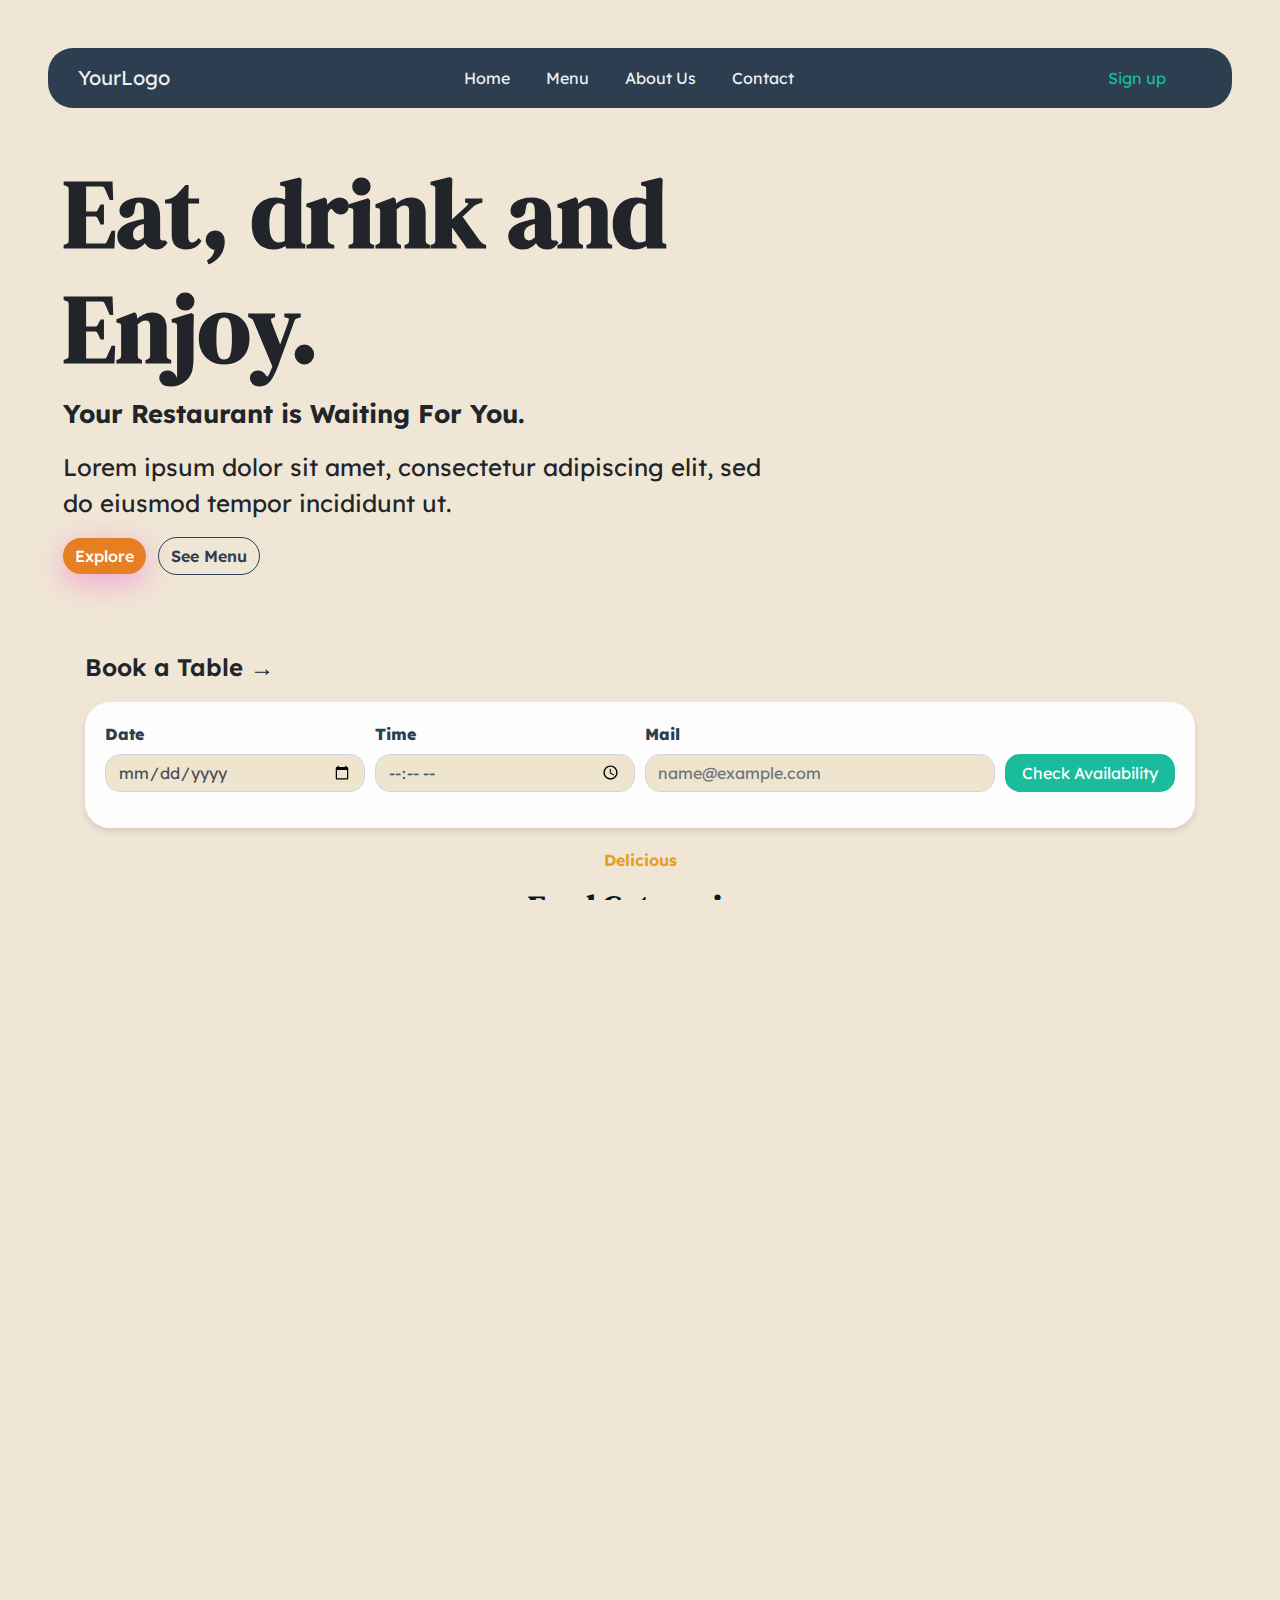
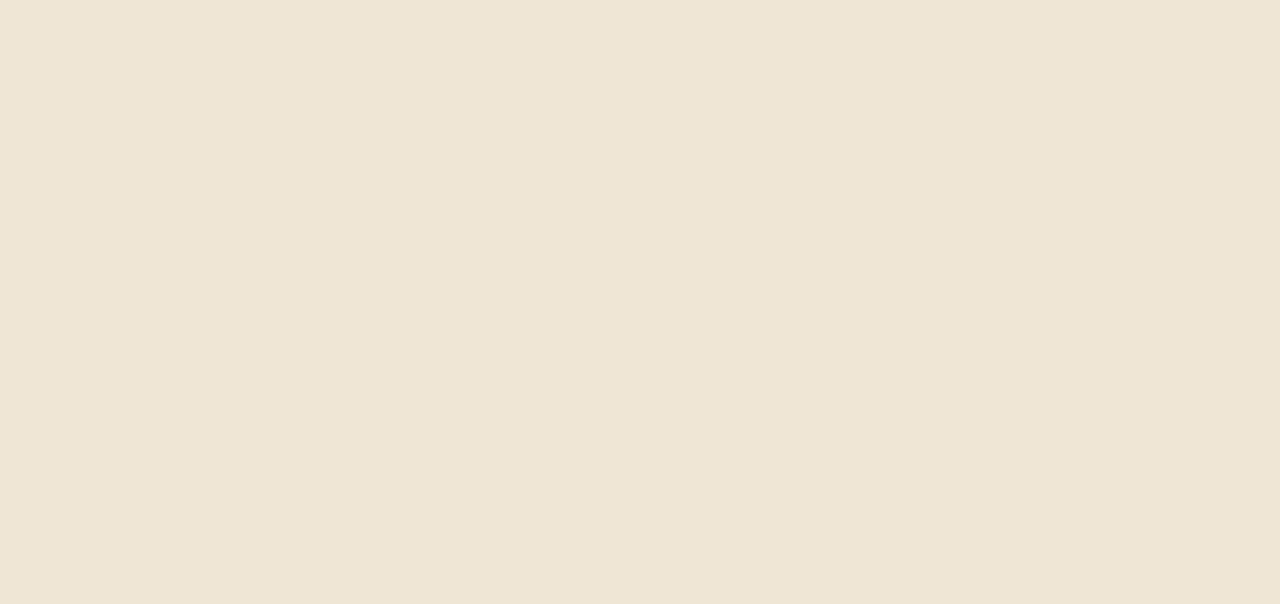
==== commit 5f2d02a3: "Add files via upload" ====
--- a/index.html
+++ b/index.html
@@ -68,6 +68,10 @@
                 color: #1abc9c;
             }
 
+            #control {
+                color: white;
+            }
+
             body {
                 background-color: #f0e6d6;
             }
@@ -87,10 +91,10 @@
             }
 
             .sec-heading {
-                font-size: 2rem;
-                font-family: "Lexend", sans-serif;
-                font-optical-sizing: auto;
-                font-weight: 500;
+                font-size: 1.6rem;
+                font-family: "Lexend", sans-serif;
+                font-optical-sizing: auto;
+                font-weight: 200;
                 font-style: normal;
             }
 
@@ -98,7 +102,7 @@
                 font-size: 1.5rem;
                 font-family: "Lexend", sans-serif;
                 font-optical-sizing: auto;
-                font-weight: 600;
+                font-weight: 400;
                 font-style: normal;
             }
 
@@ -119,6 +123,7 @@
                 font-optical-sizing: auto;
                 font-weight: 500;
                 font-style: normal;
+                box-shadow: 0px 8px 30px rgba(242, 65, 205, 0.4)
             }
 
             .btn-custom:hover {
@@ -372,15 +377,15 @@
             }
 
             #fb {
-                color: rgba(170, 64, 53, 255);
+                color: white;
             }
 
             #insta {
-                color: rgba(170, 64, 53, 255);
+                color: white;
             }
 
             #yt {
-                color: rgba(170, 64, 53, 255);
+                color: white;
             }
 
             #icons {
@@ -389,21 +394,21 @@
             }
 
             #about {
-                color: white;
+                color: black;
                 font-family: "DM Serif Display", serif;
                 font-weight: 400;
                 font-style: normal;
             }
 
             #what {
-                color: white;
+                color: black;
                 font-family: "DM Serif Display", serif;
                 font-weight: 400;
                 font-style: normal;
             }
 
             #Sign-up {
-                color: white;
+                color: black;
                 font-family: "DM Serif Display", serif;
                 font-weight: 400;
                 font-style: normal;
@@ -414,24 +419,73 @@
                 font-optical-sizing: auto;
                 font-weight: 600;
                 font-style: normal;
+                color: white !important;
             }
 
             .form-control {
                 background-color: #f29300;
             }
+
+            @media screen and (max-width: 542px) {
+                .main-heading {
+                    font-size: 3rem;
+                }
+
+                .sec-heading {
+                    font-size: 0.6rem;
+                }
+
+                .last-heading {
+                    font-size: 0.5rem;
+                }
+
+                .m-5 {
+                    margin: 1rem !important;
+                    margin-top: 0px;
+                    margin-bottom: 0px;
+                }
+
+                .toggle {
+                    flex-direction: column;
+
+                    text-align: center;
+                }
+
+                .sign {
+                    text-align: center;
+                }
+
+            }
+
+            @media screen and (max-width: 990px) {
+
+
+                .toggle {
+                    flex-direction: column;
+
+                    text-align: center;
+                }
+
+                .sign {
+                    text-align: center;
+                }
+
+            }
         </style>
     </head>
 
     <body>
-        <nav class="navbar navbar-expand-lg navbar-custom mt-5  ">
+        <nav class="navbar navbar-expand-lg navbar-custom  m-5 ">
             <a class="navbar-brand" href="#">YourLogo</a>
             <button class="navbar-toggler " type="button" data-toggle="collapse" data-target="#navbarNav"
                 aria-controls="navbarNav" aria-expanded="false" aria-label="Toggle navigation">
-                <span class="navbar-toggler-icon"></span>
+                <img src="controls.png" width="30" height="30" class="d-inline-block align-top" alt="control"
+                    id="control">
             </button>
             <div class="collapse navbar-collapse justify-content-end" id="navbarNav">
                 <ul class="navbar-nav m-auto">
-                    <div class="d-flex">
+
+                    <div class="d-flex toggle">
                         <li class="nav-item">
                             <a class="nav-link" href="#">Home</a>
                         </li>
@@ -444,16 +498,17 @@
                         <li class="nav-item">
                             <a class="nav-link" href="#">Contact</a>
                         </li>
+
                     </div>
                 </ul>
 
-
-                <a class="nav-link signup" href="#">Sign up</a>
-
+                <div class="sign">
+                    <a class="nav-link signup" href="#">Sign up</a>
+                </div>
             </div>
         </nav>
 
-        <div class="container content-section m-5">
+        <div class="container m-5">
             <div class="row align-items-center ">
                 <div class="col-md-8 content-text">
                     <h1 class="main-heading font-weight-bold">Eat, drink and Enjoy.</h1>
